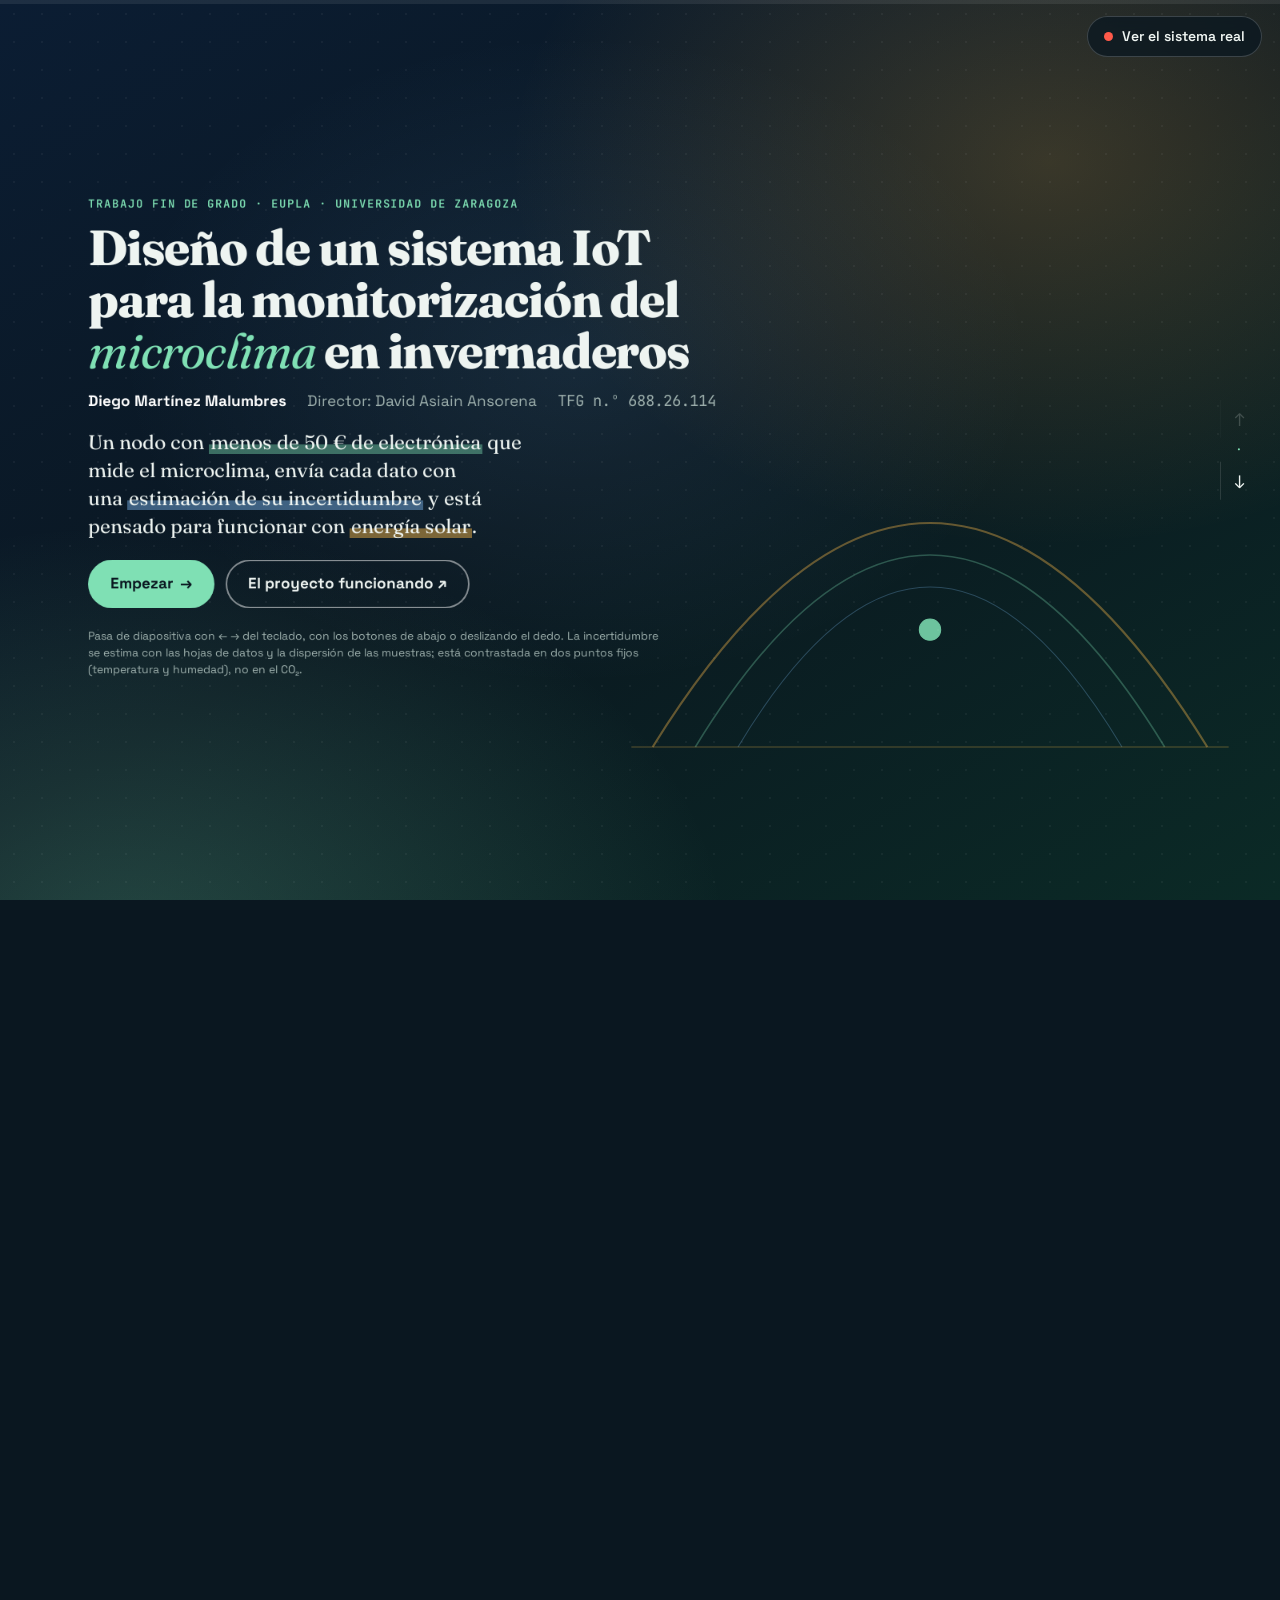
==== index.html @ 14d3f6c0 "Web de defensa del TFG" ====
<!DOCTYPE html>
<html lang="es">
<head>
<meta charset="utf-8">
<meta name="viewport" content="width=device-width, initial-scale=1">
<title>Nodo IoT para el microclima del invernadero · TFG 688.26.114</title>
<link rel="preconnect" href="https://fonts.googleapis.com">
<link rel="preconnect" href="https://fonts.gstatic.com" crossorigin>
<link href="https://fonts.googleapis.com/css2?family=Fraunces:ital,opsz,wght@0,9..144,400;0,9..144,600;0,9..144,800;1,9..144,400;1,9..144,600&family=Space+Grotesk:wght@400;500;600;700&family=JetBrains+Mono:wght@400;600&display=swap" rel="stylesheet">
<link rel="stylesheet" href="styles.css">
</head>
<body>
<div class="progress"><i id="prog"></i></div>

<a class="tb-pill" href="https://eu.thingsboard.cloud/dashboards/all/3577f140-e5cf-11f1-a132-5352bc594cd2" target="_blank" rel="noopener"><span class="dot-live"></span>Ver el sistema real</a>

<div class="track" id="track">

<!-- PORTADA -->
<section class="slide cover" id="inicio" data-title="Portada" data-num="">
 <div class="stage">
  <div class="rv kicker">Trabajo Fin de Grado · EUPLA · Universidad de Zaragoza</div>
  <h1 class="rv">Diseño de un sistema IoT para la monitorización del <em>microclima</em> en invernaderos</h1>
  <div class="rv byline"><b>Diego Martínez Malumbres</b><span>Director: David Asiain Ansorena</span><span class="mono">TFG n.º 688.26.114</span></div>
  <p class="rv claim">Un nodo con <mark>menos de 50&nbsp;€ de electrónica</mark> que mide el microclima, envía cada dato con una <mark class="m2">estimación de su incertidumbre</mark> y está pensado para funcionar con <mark class="m3">energía&nbsp;solar</mark>.</p>
  <div class="rv cta-row">
    <button class="btn big" data-go="1">Empezar <span>→</span></button>
    <a class="btn ghost big" href="https://eu.thingsboard.cloud/dashboards/all/3577f140-e5cf-11f1-a132-5352bc594cd2" target="_blank" rel="noopener">El proyecto funcionando ↗</a>
  </div>
  <p class="rv tiny">Pasa de diapositiva con ← → del teclado, con los botones de abajo o deslizando el dedo. La incertidumbre se estima con las hojas de datos y la dispersión de las muestras; está contrastada en dos puntos fijos (temperatura y humedad), no en el CO₂.</p>
 </div>
 <svg class="cover-art" viewBox="0 0 600 400" aria-hidden="true">
   <path d="M40 360 Q300 -60 560 360" fill="none" stroke="currentColor" stroke-width="2" opacity=".45"/>
   <path d="M80 360 Q300 0 520 360" fill="none" stroke="#7fe0b4" stroke-width="1.5" opacity=".35"/>
   <path d="M120 360 Q300 60 480 360" fill="none" stroke="#86c5ff" stroke-width="1" opacity=".3"/>
   <line x1="20" y1="360" x2="580" y2="360" stroke="currentColor" opacity=".4"/>
   <g class="pulse"><circle cx="300" cy="250" r="10" fill="#7fe0b4"/><circle cx="300" cy="250" r="10" fill="none" stroke="#7fe0b4"/></g>
 </svg>
</section>

<!-- 01 PROBLEMA -->
<section class="slide" id="problema" data-title="El problema" data-num="01">
 <div class="stage">
  <div class="rv kicker"><span class="num">01</span>El problema</div>
  <h2 class="rv">Un túnel de acelga en Alfaro <em>que nadie mide</em></h2>
  <div class="grid3">
    <div class="rv card">
      <div class="lab">El invernadero</div>
      <div class="big-n"><span class="count" data-to="324">0</span><small> m²</small></div>
      <p>Túnel de una nave de <b>36 × 9 m</b>. Sin ventanas ni calefacción. Ventila solo por las puertas <b>norte y sur</b>.</p>
    </div>
    <div class="rv card hot">
      <div class="lab" style="color:var(--coral)">El riesgo</div>
      <div class="big-n" style="color:var(--coral)">HR &gt; <span class="count" data-to="90">0</span><small> %</small></div>
      <p>Muchas horas con humedad alta favorecen los hongos:</p>
      <div class="chips"><span class="chip">botritis</span><span class="chip">mildiu</span><span class="chip">cercospora</span></div>
    </div>
    <div class="rv card">
      <div class="lab">Hoy</div>
      <div class="big-n" style="font-style:italic;font-weight:400;font-size:40px;line-height:1.1">«a ojo de buen cubero»</div>
      <p>El agricultor no tiene datos del interior del túnel.</p>
    </div>
  </div>
  <div class="rv card">
    <div class="lab">El hueco del mercado <span class="hint">· pasa el ratón por cada punto</span></div>
    <div class="gap-scale">
      <div class="gs-line"></div>
      <button class="gs-pt" style="left:3%" data-i="Termómetro de mínimas y máximas: dos números al día, sin registro ni avisos."><i></i><span>Termómetro<br>mín./máx.</span></button>
      <button class="gs-pt me" style="left:30%" data-i="Este nodo: 36,59 € de electrónica en el prototipo; de 85 a 128 € de material con panel, batería y caja."><i></i><span>Este nodo<br>&lt; 50 € electrónica</span></button>
      <button class="gs-pt" style="left:55%" data-i="SenseCAP S2120: estación comercial de unos 230 €, sin CO₂ ni suelo."><i></i><span>Estación comercial<br>≈ 230 €</span></button>
      <button class="gs-pt" style="left:95%" data-i="Ordenador de clima: más de 2000 €."><i></i><span>Ordenador de clima<br>&gt; 2000 €</span></button>
    </div>
    <p class="gs-info" id="gsInfo">Entre un termómetro y un ordenador de clima casi no hay nada.</p>
  </div>
 </div>
</section>

<!-- 02 OBJETIVOS -->
<section class="slide" id="objetivos" data-title="Objetivos" data-num="02">
 <div class="stage">
  <div class="rv kicker"><span class="num">02</span>Objetivos</div>
  <h2 class="rv">Cuatro características <em>que pide la propuesta</em></h2>
  <p class="rv lead">Pulsa cada tarjeta para ver cómo se ha resuelto.</p>
  <div class="grid4">
    <button class="rv flip" style="--c:#7fe0b4"><div class="f front"><span class="fi">01</span><h3>Sensores</h3><p>Medir el microclima: aire, CO₂, luz y suelo.</p><span class="more">Pulsa ↻</span></div><div class="f back"><p>Cinco sensores alrededor de un ESP32-C6: aire, CO₂, espectro de luz, sustrato y humedad del suelo.</p><span class="goto" data-go="5">Ver hardware →</span></div></button>
    <button class="rv flip" style="--c:#86c5ff"><div class="f front"><span class="fi">02</span><h3>Arquitectura IoT</h3><p>Adquirir, transmitir y mostrar los datos.</p><span class="more">Pulsa ↻</span></div><div class="f back"><p>Percepción, red y aplicación: ESP32-C6 → Wi-Fi y MQTT → ThingsBoard.</p><span class="goto" data-go="4">Ver arquitectura →</span></div></button>
    <button class="rv flip" style="--c:#f6b74a"><div class="f front"><span class="fi">03</span><h3>Bajo consumo</h3><p>Comunicaciones y funcionamiento de bajo consumo.</p><span class="more">Pulsa ↻</span></div><div class="f back"><p>De unos 1900 mAh/día siempre activo a unos 495 con deep sleep, medidos. 180 de diseño.</p><span class="goto" data-go="14">Ver consumo →</span></div></button>
    <button class="rv flip" style="--c:#ff7d63"><div class="f front"><span class="fi">04</span><h3>Energía solar</h3><p>Un sistema energéticamente autónomo.</p><span class="more">Pulsa ↻</span></div><div class="f back"><p>Panel de 3 W y celda 18650, dimensionados con PVGIS para Alfaro.</p><span class="goto" data-go="15">Ver energía solar →</span></div></button>
  </div>
 </div>
</section>

<!-- 03 ESTADO -->
<section class="slide" id="estado" data-title="Estado de la cuestión" data-num="03">
 <div class="stage">
  <div class="rv kicker"><span class="num">03</span>Estado de la cuestión</div>
  <h2 class="rv">De menos a <em>más parecido</em></h2>
  <div class="rv row-between" style="align-items:center">
    <p class="lead" style="font-size:18px">Pulsa una columna para ver quién la cubre, o una fila para ver el detalle.</p>
    <div class="legend-ic"><span><span class="ic y">✓</span>lo tiene</span><span><span class="ic n">✗</span>no</span><span><span class="ic p"></span>en diseño</span><span><span class="ic u">–</span>no consta</span></div>
  </div>
  <div class="rv tablewrap">
  <table class="mx" id="matrix">
    <thead><tr><th>Trabajo</th><th data-col="1">T y HR</th><th data-col="2">CO₂</th><th data-col="3">Luz</th><th data-col="4">Suelo</th><th data-col="5">Solar</th><th data-col="6">U por dato</th><th class="cov">Cobertura</th></tr></thead>
    <tbody>
      <tr data-v="y n n n n u" data-d="DHT11 con Arduino y Raspberry Pi. Un dato cada 15 min. Sin CO₂, luz, suelo ni energía solar."><td><b>Ardiansah et al.</b><span class="yr">2025</span></td></tr>
      <tr data-v="y n n n y u" data-d="Viñedo. Temperatura, humedad y lluvia. GPRS cada 10 min. Batería de 2200 mAh y panel de 3 W. 96,9 % de datos entregados en 30 días."><td><b>Trilles et al.</b><span class="yr">2020</span></td></tr>
      <tr data-v="n n y n y u" data-d="Almendro. Solo mide luz. LoRaWAN con el intervalo de envío adaptado a la batería. Panel de 0,5 W."><td><b>Candeias et al.</b><span class="yr">2022</span></td></tr>
      <tr data-v="y n u n u u" data-d="Estación comercial, unos 230 €. Sin CO₂ ni suelo."><td><b>SenseCAP S2120</b><span class="yr">comercial</span></td></tr>
      <tr class="close" data-v="y y y y y n" data-d="El más parecido. SHT31, SCD41, DS18B20, UV y suelo. LoRaWAN y paneles solares. No publica la incertidumbre de cada dato."><td><b>Săcăleanu et al.</b><span class="yr">2024</span><span class="badge">el más parecido</span></td></tr>
      <tr class="mine" data-v="y y y y p y" data-d="Un nodo de menos de 50 € de electrónica, con un muestreo propio para cada sensor, que envía cada dato con su incertidumbre estimada. La parte solar está dimensionada, no ensayada en campo."><td><b>Este trabajo</b></td></tr>
    </tbody>
  </table>
  </div>
  <div class="rv detail" id="matrixD">Pulsa una fila o una columna.</div>
 </div>
</section>

<!-- 04 ARQUITECTURA -->
<section class="slide" id="arquitectura" data-title="Arquitectura" data-num="04">
 <div class="stage">
  <div class="rv kicker"><span class="num">04</span>Arquitectura</div>
  <h2 class="rv">Tres capas, <em>del sensor a la pantalla</em></h2>
  <div class="arch">
    <div class="arch-stack">
      <button class="rv layer" data-k="app" style="--c:#f6b74a"><span class="ln">Aplicación</span><span class="ls">ThingsBoard · Node-RED</span></button>
      <button class="rv layer" data-k="red" style="--c:#86c5ff"><span class="ln">Red</span><span class="ls">Wi-Fi + MQTT</span></button>
      <button class="rv layer on" data-k="per" style="--c:#7fe0b4"><span class="ln">Percepción</span><span class="ls">ESP32-C6 + 5 sensores</span></button>
      <div class="packet"></div>
    </div>
    <div class="rv card arch-d" id="archD"></div>
  </div>
 </div>
</section>

<!-- 05 HARDWARE -->
<section class="slide" id="hardware" data-title="Hardware" data-num="05">
 <div class="stage">
  <div class="rv kicker"><span class="num">05</span>Hardware</div>
  <h2 class="rv">Cinco sensores <em>alrededor de un ESP32-C6</em></h2>
  <div class="hw">
    <div class="rv board-wrap">
      <div class="model-tools">
       <div class="seg small" id="modelMode"><button data-v="schematic" class="on">Esquema</button><button data-v="model">Modelo 3D</button></div>
       <span id="modelHint">Arrastra para girar</span>
      </div>
      <svg id="board" viewBox="0 0 880 520"></svg>
      <div class="proto3d" id="proto3d" aria-label="Modelo 3D manipulable del prototipo">
       <div class="proto-shadow"></div>
       <div class="proto-assembly" id="protoAssembly">
        <div class="proto-board">
         <span class="proto-chip">ESP32-C6</span>
         <span class="proto-pin p1"></span><span class="proto-pin p2"></span><span class="proto-pin p3"></span>
        </div>
        <div class="proto-sensor sensor-sht"><span>SHT31-D</span></div>
        <div class="proto-sensor sensor-scd"><span>CO₂</span></div>
        <div class="proto-sensor sensor-as"><span>AS7341</span></div>
        <div class="proto-sensor sensor-ds"><span>DS18B20</span></div>
        <div class="proto-sensor sensor-hw"><span>SUELO</span></div>
       </div>
      </div>
      <div class="seg small busf" id="busSel"><button data-v="all" class="on">Todo</button><button data-v="i2c">I2C</button><button data-v="ow">1-Wire</button><button data-v="adc">ADC</button></div>
    </div>
    <div class="rv card hw-d" id="hwD"></div>
  </div>
 </div>
</section>

<!-- 06 ADQUISICION -->
<section class="slide" id="adquisicion" data-title="Cadena de adquisición" data-num="06">
 <div class="stage">
  <div class="rv kicker"><span class="num">06</span>Cadena de adquisición</div>
  <h2 class="rv">Sondear <em>no es</em> muestrear</h2>
  <p class="rv lead">Cada sensor tiene su ritmo y su filtro, y todos acaban en <b>un dato cada 10 s</b>. Elige un sensor.</p>
  <div class="rv seg big" id="pipeSel"><button data-v="0" class="on">SHT31-D</button><button data-v="1">SCD30</button><button data-v="2">DS18B20</button><button data-v="3">AS7341</button><button data-v="4">Suelo</button></div>
  <div class="rv pipe" id="pipe"></div>
  <div class="grid2">
    <div class="rv card"><div class="lab">Una media es un filtro</div><p>Una media de N muestras es un filtro paso bajo. El CO₂ necesita un <span class="term" data-t="fir">FIR</span> más selectivo, porque baja de 0,5 a 0,1 Hz con solo 5 muestras.</p></div>
    <div class="rv card"><div class="lab">Hacia la nube</div><p>Se envía la <b>media de 5 min</b>, filtrada antes de <span class="term" data-t="diezmar">diezmar</span>. Así se respeta el cupo del plan gratuito de ThingsBoard.</p></div>
  </div>
 </div>
</section>

<!-- 06b ALIASING -->
<section class="slide" id="aliasing" data-title="Aliasing" data-num="06·b">
 <div class="stage">
  <div class="rv kicker"><span class="num">06·b</span>Pruébalo</div>
  <h2 class="rv">Qué pasa si <em>no filtras</em> antes de diezmar</h2>
  <p class="rv lead">Una señal lenta con una componente rápida encima. Al diezmar sin filtrar, lo rápido se disfraza de <span class="term" data-t="aliasing">variación lenta</span>.</p>
  <div class="rv widget wgrid">
    <div>
      <canvas id="aC" height="300"></canvas>
      <div class="legend"><span><i style="background:rgba(255,255,255,.4)"></i>Señal (10 Hz)</span><span><i style="background:#7fe0b4"></i>Lo que queremos ver</span><span><i style="background:#ff7d63"></i>Sin filtrar</span><span><i style="background:#86c5ff"></i>Filtrado</span></div>
      <div class="readout" style="margin-top:14px">
        <div>Nuevo ritmo · Nyquist<b id="aNy">—</b></div>
        <div>Lo rápido aparece como<b id="aAl">—</b></div>
        <div>Amplitud falsa: sin filtro → filtrado<b id="aAmp">—</b></div>
      </div>
    </div>
    <div class="side">
      <div class="controls">
        <label>Componente rápida <b id="aF">1,9 Hz</b><input type="range" id="aFr" min="0.1" max="4.9" step="0.1" value="1.9"></label>
        <label>Diezmado M <b id="aM">10</b><input type="range" id="aMr" min="2" max="20" step="1" value="10"></label>
        <div><div class="clab">Filtro antes de diezmar</div><div class="seg" id="aFilt"><button data-v="media" class="on">Media de M</button><button data-v="fir">FIR selectivo</button></div></div>
      </div>
      <div class="verdict" id="aV"></div>
    </div>
  </div>
 </div>
</section>

<!-- 07 FREERTOS -->
<section class="slide" id="freertos" data-title="FreeRTOS" data-num="07">
 <div class="stage">
  <div class="rv kicker"><span class="num">07</span>Ensayo E12 · <span class="term" data-t="freertos">FreeRTOS</span></div>
  <h2 class="rv">Que lo urgente <em>no espere a lo lento</em></h2>
  <div class="rv rt-layout">
   <div class="rt-priority">
    <span class="lab">REGISTRO DE EJECUCIÓN</span>
    <button class="rt-priority-row on" data-priority="5"><b>5</b><span><strong>ADC del suelo</strong><small>50 Hz · esp_timer</small></span></button>
    <button class="rt-priority-row" data-priority="3"><b>3</b><span><strong>I2C · I/O sincronizada</strong><small>SHT31-D 1 Hz · SCD30 0,5 Hz</small></span></button>
    <button class="rt-priority-row" data-priority="3"><b>3</b><span><strong>1-Wire</strong><small>DS18B20 · 0,5 Hz</small></span></button>
    <button class="rt-priority-row" data-priority="1"><b>1</b><span><strong>AS7341</strong><small>0,2 Hz · lectura lenta</small></span></button>
   </div>
   <div class="rt-path">
    <div class="rt-step" data-step="1"><span>01</span><div><small>Adquisición</small><strong>Cola de muestras · 128</strong><p>Mutex del bus I2C con herencia de prioridad.</p></div></div>
    <div class="rt-step" data-step="2"><span>02</span><div><small>Tratamiento · prioridad 4</small><strong>Bloque · diezmar · FIR · incertidumbre</strong><p>Una tarea escribe todos los canales derivados.</p></div></div>
    <div class="rt-step" data-step="3"><span>03</span><div><small>Publicación · prioridad 2</small><strong>JSON cada 10 s</strong><p>Variables derivadas y marca de tiempo.</p></div></div>
    <div class="rt-step" data-step="4"><span>04</span><div><small>Red · prioridad 2</small><strong>Wi-Fi y MQTT cada 3 s</strong><p>Cola de salida de 60 mensajes. Si cae la red, la cola conserva los datos.</p></div></div>
   </div>
   <aside class="rt-result">
    <span class="lab">ENSAYO E12</span>
    <strong id="rtMetric">431<small>/500</small></strong>
    <p id="rtResultText">13,9 % de muestras perdidas con el AS7341 bloqueando el planificador cooperativo.</p>
    <button class="rt-toggle" id="rtToggle" aria-pressed="false"><span></span>Mostrar solución FreeRTOS</button>
   </aside>
  </div>
 </div>
</section>

<!-- 08 INCERTIDUMBRE -->
<section class="slide" id="incertidumbre" data-title="Incertidumbre" data-num="08">
 <div class="stage">
  <div class="rv kicker"><span class="num">08</span>Incertidumbre estimada · <span class="term" data-t="gum">GUM</span></div>
  <h2 class="rv">Cada dato sale como <em>valor ± U</em></h2>
  <div class="unc">
    <div class="side">
      <div class="rv card tabs" id="uTabs">
        <div class="seg"><button data-v="a" class="on">Tipo A</button><button data-v="b">Tipo B</button><button data-v="k">Factor k</button></div>
        <p id="uTabTxt"></p>
      </div>
      <div class="rv vrow">
        <span class="vchip">T <b>± 0,19 °C</b></span>
        <span class="vchip">HR <b>± 1,9 %</b></span>
        <span class="vchip">CO₂ <b>625 ± 73</b></span>
      </div>
    </div>
    <div class="rv widget side">
      <div style="font-size:19px">El agricultor ve <b>89 %</b> y el aviso salta en el <b>90 %</b>. ¿Puede estar tranquilo?</div>
      <div class="controls"><label>Incertidumbre expandida U <b id="uU">± 1,9 %</b><input type="range" id="uUr" min="0" max="4" step="0.1" value="1.9"></label></div>
      <svg id="uS" viewBox="0 0 600 120"></svg>
      <div class="verdict" id="uV"></div>
    </div>
  </div>
 </div>
</section>

<!-- 09 VALIDACION -->
<section class="slide" id="validacion" data-title="Validación" data-num="09">
 <div class="stage">
  <div class="rv kicker"><span class="num">09</span>Validación · E13 y E15</div>
  <h2 class="rv">Dos puntos fijos <em>y una sorpresa</em></h2>
  <div class="grid3">
    <div class="rv card val-card">
      <div class="lab">Baño de hielo · 0 °C</div>
      <div class="big-n mono-n">−0,01 <small>°C</small></div>
      <div class="tol"><div class="tol-bar"><i style="--w:2%"></i></div><span>Error de 0,01 °C dentro de una tolerancia de ± 0,5 °C.</span></div>
    </div>
    <div class="rv card val-card">
      <div class="lab">Sal saturada · NaCl</div>
      <div class="big-n mono-n">75,9 <small>%</small></div>
      <div class="tol"><div class="tol-bar"><i style="--w:20%"></i></div><span>Frente a 75,5 %: 0,4 puntos dentro de una tolerancia de 2.</span></div>
    </div>
    <div class="rv card val-card">
      <div class="lab" style="color:var(--amber)">SCD30 frente a SHT31-D</div>
      <div class="seg small" id="vSeg"><button data-v="t" class="on">Temperatura</button><button data-v="td">Punto de rocío</button></div>
      <div class="big-n mono-n" id="vDiff" style="color:var(--amber)">+2,8 <small>°C</small></div>
      <p id="vTxt" class="vtxt"></p>
    </div>
  </div>
 </div>
</section>

<!-- 10 DISPOSICION -->
<section class="slide" id="disposicion" data-title="Disposición de los nodos" data-num="10">
 <div class="stage">
  <div class="rv kicker"><span class="num">10</span>Disposición de los nodos</div>
  <h2 class="rv">Tres nodos <em>para 324 m²</em></h2>
  <p class="rv lead">Bhujel et al. 2020: unos 2 nodos para 100 m² y 8 para 1000 m², así que unos 3 aquí. Pulsa cada nodo.</p>
  <div class="rv widget" style="padding:16px 22px">
    <svg id="map" viewBox="0 0 440 135"></svg>
  </div>
  <div class="rv card" id="mapInfo"><div class="lab">Pulsa un nodo</div><p>Todos a la altura del cultivo, con pantalla contra la radiación. Reparto uniforme a 6, 18 y 30 m; los extremos se acercan a las puertas: por la norte entra el <span class="term" data-t="cierzo">cierzo</span> y por la sur el <span class="term" data-t="bochorno">bochorno</span>. La franja junto a la pared es la zona de un posible cuarto nodo, junto al plástico.</p></div>
 </div>
</section>

<!-- 11 TOPOLOGIAS -->
<section class="slide" id="topologias" data-title="Topologías de red" data-num="11">
 <div class="stage">
  <div class="rv kicker"><span class="num">11</span>Topologías de red</div>
  <h2 class="rv">Una red <em>para cada tamaño</em></h2>
  <div class="rv seg big" id="topoSel"><button data-v="0">Estrella · Wi-Fi</button><button data-v="1" class="on">Malla · Thread</button><button data-v="2">Estrella de estrellas · LoRaWAN</button></div>
  <div class="topo">
    <div class="rv card topo-svg" id="topoSvg"></div>
    <div class="rv card" id="topoTxt"></div>
  </div>
 </div>
</section>

<!-- 12 PLATAFORMA -->
<section class="slide" id="plataforma" data-title="Plataforma" data-num="12">
 <div class="stage">
  <div class="rv kicker"><span class="num">12</span>Plataforma</div>
  <h2 class="rv">Del plano <em>al detalle de cada nodo</em></h2>
  <div class="grid2">
    <div class="side">
      <div class="rv card"><div class="lab">ThingsBoard</div><p>Panel en cascada: primero el plano del túnel con los nodos y, al pulsar uno, su detalle.</p>
        <a class="btn" href="https://eu.thingsboard.cloud/dashboards/all/3577f140-e5cf-11f1-a132-5352bc594cd2" target="_blank" rel="noopener">Abrir el dashboard ↗</a></div>
      <div class="rv card"><div class="lab">Simulador en Node-RED</div><p>Dos nodos más con datos de Open-Meteo y CAMS, con el tiempo de La Almunia, para probar el panel con varios nodos.</p></div>
    </div>
    <div class="rv widget side">
      <div style="font-size:18px">Aviso de condensación: salta si el <span class="term" data-t="margen">margen</span> T − T<sub>rocío</sub> baja de <b>2 °C</b>.</div>
      <div class="controls row">
        <label>Temperatura del aire <b id="cT">12,0 °C</b><input type="range" id="cTr" min="0" max="30" step="0.5" value="12"></label>
        <label>Humedad relativa <b id="cH">85 %</b><input type="range" id="cHr" min="40" max="100" step="1" value="85"></label>
      </div>
      <div class="readout two">
        <div><span class="term" data-t="rocio">Punto de rocío</span><b id="cTd">—</b></div>
        <div>Margen T − T<sub>rocío</sub><b id="cM">—</b></div>
      </div>
      <div class="verdict" id="cV"></div>
      <p class="tiny">De noche, las hojas y el plástico se enfrían más que el aire y se mojan. Cálculo con la fórmula de Magnus (constantes de Sonntag, 1990).</p>
    </div>
  </div>
 </div>
</section>

<!-- 13 CONSUMO -->
<section class="slide" id="consumo" data-title="Consumo" data-num="13">
 <div class="stage">
  <div class="rv kicker"><span class="num">13</span>Consumo · E14</div>
  <h2 class="rv">Medido <em>estado a estado</em></h2>
  <p class="rv lead">Multímetro en serie con la entrada de 5 V.</p>
  <div class="rv card bars" id="bars"></div>
  <div class="grid2">
    <div class="rv card"><div class="lab">Lo que pesa el dormido</div><p>Los 11,3 mA en reposo son del regulador y del USB de la placa de desarrollo. El módulo final no los tendría.</p></div>
    <div class="rv card"><div class="lab">Medida orientativa</div><p>Un multímetro no recoge los picos de la transmisión. Sirve para comparar estados, no como consumo exacto.</p></div>
  </div>
 </div>
</section>

<!-- 14 SOLAR -->
<section class="slide" id="solar" data-title="Energía solar" data-num="14">
 <div class="stage">
  <div class="rv kicker"><span class="num">14</span>Energía solar</div>
  <h2 class="rv">Panel de 3 W y celda 18650, <em>con PVGIS para Alfaro</em></h2>
  <div class="wgrid" style="grid-template-columns:400px 1fr">
    <div class="side">
      <div class="rv card"><div class="lab">Peor diciembre</div><div class="big-n" style="color:var(--amber)">× <span class="count" data-to="2.4" data-dec="1">0</span></div><p>El panel da 2,4 veces el consumo medido.</p></div>
      <div class="rv card"><div class="lab">Autonomía sin sol</div><div class="big-n"><span class="count" data-to="4">0</span> → <span class="count" data-to="11">0</span><small> días</small></div><p>Con el consumo medido y con el de diseño.</p></div>
    </div>
    <div class="rv widget side">
      <div class="controls row">
        <label>Consumo diario <b id="sCv">495 mAh/día</b><input type="range" id="sCr" min="30" max="2000" step="5" value="495"></label>
        <label style="flex:0 0 auto">Capacidad útil de la celda (mAh)<input type="number" id="sCap" min="100" max="5000" step="50" placeholder="pendiente"></label>
      </div>
      <div class="presets">
        <button class="btn small ghost2 preset" data-v="1900">Siempre activo · 1900</button>
        <button class="btn small ghost2 preset" data-v="495">Deep sleep medido · 495</button>
        <button class="btn small ghost2 preset" data-v="180">Diseño · 180</button>
        <button class="btn small ghost2 preset" data-v="33">Con SCD41 · 33</button>
      </div>
      <div class="readout">
        <div>Autonomía sin sol<b id="sAut">—</b></div>
        <div>Panel, peor diciembre<b id="sPan">—</b></div>
        <div>El panel cubre<b id="sRat">—</b></div>
      </div>
      <div class="verdict" id="sV"></div>
      <p class="tiny">Aporte del panel en diciembre: 2,4 × 495 ≈ 1190 mAh/día (2,0 <span class="term" data-t="hsp">HSP</span> de diseño, <span class="term" data-t="pvgis">PVGIS</span>). <span class="pend">PENDIENTE: capacidad de la celda 18650</span></p>
    </div>
  </div>
 </div>
</section>

<!-- 15 DORMIR -->
<section class="slide" id="dormir" data-title="Dormir sin dejar de filtrar" data-num="15">
 <div class="stage">
  <div class="rv kicker"><span class="num">15</span>Dormir sin dejar de filtrar</div>
  <h2 class="rv">Ahorrar <em>sin volver al aliasing</em></h2>
  <div class="grid3">
    <div class="rv card mode"><span class="tag" style="--c:#86c5ff">Nodo actual · v8.2b</span><h3>Siempre despierto</h3><div class="strip" data-m="0"></div><ul><li>Muestreo continuo.</li><li>Filtrado de cada canal.</li><li>Media de 5 min hacia la nube.</li></ul><p class="tiny">Buen dato, pero gasta demasiado para el sol.</p></div>
    <div class="rv card mode"><span class="tag" style="--c:#ff7d63">Deep sleep medido</span><h3>Una foto al despertar</h3><div class="strip" data-m="1"></div><ul><li>Una muestra al despertar.</li><li>Sin filtrado.</li><li>Riesgo de aliasing.</li></ul><p class="tiny">Ahorra, pero pierde lo que hacía bueno al dato.</p></div>
    <div class="rv card mode best"><span class="tag" style="--c:#7fe0b4">Propuesta · <span class="term" data-t="lp">núcleo LP</span></span><h3>Duerme el principal, no el muestreo</h3><div class="strip" data-m="2"></div><ul><li>El coprocesador de bajo consumo sigue muestreando.</li><li>Acumula en la memoria RTC.</li><li>Cada 5 min se envía la media.</li></ul></div>
  </div>
  <div class="rv card wide-note"><div class="lab" style="color:var(--lilac)">El cuello de botella</div><p>El <b>SCD30</b> se lleva alrededor del <b>90 %</b> del consumo. Con un <b>SCD41</b> en medida única, el consumo de diseño bajaría de <b>180</b> a unos <b>33 mAh/día</b>.</p></div>
 </div>
</section>

<!-- 16 LIMITES -->
<section class="slide" id="limites" data-title="Límites y siguientes pasos" data-num="16">
 <div class="stage">
  <div class="rv kicker"><span class="num">16</span>Límites y siguientes pasos</div>
  <h2 class="rv">Lo que aún <em>no demuestra</em>, y por dónde seguir</h2>
  <div class="grid2">
    <div class="rv card"><div class="lab" style="color:var(--coral)">Límites</div>
      <ul class="ticks">
        <li>El nodo aún no ha estado dentro de un invernadero: los ensayos son en sala y balcón.</li>
        <li>La incertidumbre solo está contrastada en dos puntos fijos (T y HR). En el CO₂ no hay instrumento de referencia.</li>
        <li>El CO₂ lee de 30 a 50 ppm por debajo del exterior esperado, en el límite de la tolerancia.</li>
        <li>La PAR no está calibrada: el AS7341 da espectro y magnitudes relativas.</li>
        <li>El consumo es orientativo y se midió con la placa de desarrollo.</li>
        <li>El deep sleep medido no conserva el filtrado.</li>
      </ul></div>
    <div class="rv card"><div class="lab">Siguientes pasos</div>
      <ul class="ticks go">
        <li>Ensayo de 24 a 48 h en el túnel de Alfaro.</li>
        <li>Muestrear con el núcleo LP mientras duerme el principal.</li>
        <li>Cambiar el SCD30 por un SCD41 con medida única.</li>
        <li>Red Thread con router de borde en la caseta.</li>
        <li>Calibrar la PAR con el móvil, bajo el sol y bajo el foco LED.</li>
        <li>FIR de 19 coeficientes con más peso en la banda eliminada: retardo de 26 a 18 s.</li>
      </ul></div>
  </div>
  <p class="rv tiny">Cumplimiento de requisitos: <span class="pend">PENDIENTE: cifra y contexto</span></p>
 </div>
</section>

<!-- FIN -->
<section class="slide cover end" id="gracias" data-title="Gracias" data-num="">
 <div class="stage">
  <div class="rv kicker">TFG n.º 688.26.114</div>
  <h1 class="rv">Gracias.</h1>
  <p class="rv claim">Y ahora, el sistema <mark>funcionando de verdad</mark>.</p>
  <div class="rv cta-row"><a class="btn big" href="https://eu.thingsboard.cloud/dashboards/all/3577f140-e5cf-11f1-a132-5352bc594cd2" target="_blank" rel="noopener">Abrir el dashboard en ThingsBoard ↗</a><button class="btn ghost big" data-go="0">Volver al inicio</button></div>
  <div class="rv refs">
    <div class="lab">Referencias citadas</div>
    <ul>
      <li>Ardiansah, I., Perwitasari, S. D. N., Kastaman, R. y Pujianto, T. (2025). An IoT-based approach for microclimate surveillance in greenhouse environments. <i>IJ-ICT</i>, 14(2), 717–727. <a href="https://doi.org/10.11591/ijict.v14i2.pp717-727" target="_blank" rel="noopener">doi:10.11591/ijict.v14i2.pp717-727</a></li>
      <li>Bhujel et al. (2020). <span class="pend">PENDIENTE: referencia completa</span></li>
      <li>Candeias, A., Dionísio, R. et al. (2022). Concepção e Teste de um Dispositivo Sensor de Baixo Consumo em Cultura Intensiva de Amêndoa. Workshop del CISTI. <span class="pend">PENDIENTE: confirmar año y datos</span></li>
      <li>Săcăleanu, D.-I. et al. (2024). IoT-Enhanced Decision Support System for Real-Time Greenhouse Microclimate Monitoring and Control. <i>Technologies</i>, 12(11), 230. <a href="https://doi.org/10.3390/technologies12110230" target="_blank" rel="noopener">doi:10.3390/technologies12110230</a></li>
      <li>Trilles, S. et al. (2020). Development of an open sensorized platform in a smart agriculture context. <i>Sustainable Computing: Informatics and Systems</i>, 28. <a href="https://doi.org/10.1016/j.suscom.2019.01.011" target="_blank" rel="noopener">doi:10.1016/j.suscom.2019.01.011</a></li>
      <li>SenseCAP S2120 (Seeed Studio). <span class="pend">PENDIENTE: fuente del precio</span></li>
    </ul>
  </div>
 </div>
 <svg class="cover-art" viewBox="0 0 600 400" aria-hidden="true" style="opacity:.5">
   <path d="M40 360 Q300 -60 560 360" fill="none" stroke="currentColor" stroke-width="2" opacity=".45"/>
   <path d="M80 360 Q300 0 520 360" fill="none" stroke="#7fe0b4" stroke-width="1.5" opacity=".35"/>
   <line x1="20" y1="360" x2="580" y2="360" stroke="currentColor" opacity=".4"/>
 </svg>
</section>

</div>

<nav class="page-rail" aria-label="Navegación de diapositivas">
  <button id="prev" aria-label="Diapositiva anterior">↑</button>
  <span id="railNum">01</span>
  <button id="next" aria-label="Siguiente diapositiva">↓</button>
</nav>

<div class="tip" id="tip" role="tooltip"></div>

<script src="app.js" defer></script>
</body>
</html>
---- styles.css ----
/* =========================================================
   Tema único, oscuro, para todas las diapositivas
   Cada diapositiva es un lienzo de 1600 × 900 que se escala
   para caber entero en la pantalla (sin scroll).
   ========================================================= */
:root{
  --bg:#0a1720; --bg2:#0c1f22;
  --ink:#eef4f1; --muted:#9fb1ae; --dim:#6d807d;
  --line:rgba(255,255,255,.12); --card:rgba(255,255,255,.05); --card2:rgba(255,255,255,.08);
  --mint:#7fe0b4; --amber:#f6b74a; --coral:#ff7d63; --sky:#86c5ff; --lilac:#b9a3ff;
  --display:"Fraunces", Georgia, serif; --sans:"Space Grotesk", system-ui, sans-serif; --mono:"JetBrains Mono", ui-monospace, monospace;
  --s:1;
}
*{box-sizing:border-box}
html,body{margin:0;height:100%;overflow:hidden}
body{background:var(--bg);color:var(--ink);font:18px/1.5 var(--sans);-webkit-font-smoothing:antialiased;-webkit-user-select:none;-moz-user-select:none;user-select:none}
input,textarea,select,[contenteditable="true"]{-webkit-user-select:text;-moz-user-select:text;user-select:text}
button,a,canvas{touch-action:pan-y;-webkit-tap-highlight-color:transparent}
a{color:inherit}
button{font:inherit;color:inherit}
[hidden]{display:none!important}
::selection{background:rgba(127,224,180,.35)}

/* ---------- deck ---------- */
.track{display:flex;flex-direction:column;height:100vh;height:100dvh;transition:transform .85s cubic-bezier(.77,0,.18,1);will-change:transform}
.slide{flex:0 0 100vh;flex-basis:100dvh;width:100vw;height:100vh;height:100dvh;overflow:hidden;position:relative;display:grid;place-items:center;
  background:
    radial-gradient(900px 600px at 92% 6%, rgba(127,224,180,.13), transparent 60%),
    radial-gradient(800px 560px at 4% 100%, rgba(134,197,255,.10), transparent 60%),
    linear-gradient(160deg,#0b1a22 0%,#0a1720 55%,#0c1d1c 100%)}
.slide::after{content:"";position:absolute;inset:0;pointer-events:none;opacity:.05;
  background-image:radial-gradient(rgba(255,255,255,.9) 1px,transparent 1px);background-size:28px 28px}
.stage{position:relative;z-index:1;width:1600px;height:900px;flex:none;padding:74px 110px 104px;display:flex;flex-direction:column;justify-content:center;gap:20px;position:absolute;left:50%;top:50%;transform:translate(-50%,-50%) scale(var(--s));transform-origin:center}

.progress{position:fixed;top:0;left:0;right:0;height:4px;z-index:30;background:rgba(255,255,255,.08)}
.progress i{display:block;height:100%;width:0;background:linear-gradient(90deg,var(--mint),var(--amber));transition:width .8s cubic-bezier(.77,0,.18,1)}

/* reveal */
.rv{opacity:0;transform:translateY(22px)}
.slide.active .rv{animation:up .7s cubic-bezier(.2,.7,.2,1) both;animation-delay:calc(var(--i,0) * 70ms + 250ms)}
.slide.leaving .rv{opacity:1;transform:none}
@keyframes up{to{opacity:1;transform:none}}
@media (prefers-reduced-motion:reduce){.track{transition:none}.slide.active .rv{animation:none;opacity:1;transform:none}}

/* ---------- type ---------- */
h1,h2,.claim,.lead{text-wrap:balance}
p,li{text-wrap:pretty}
.kicker{font:600 14px/1 var(--mono);letter-spacing:.14em;text-transform:uppercase;color:var(--mint);display:flex;align-items:center;gap:12px}
.kicker .num{display:inline-grid;place-items:center;min-width:44px;height:30px;padding:0 9px;border-radius:7px;background:var(--mint);color:#0a1720;letter-spacing:0}
h1,h2{font-family:var(--display);font-weight:800;letter-spacing:-.02em;margin:0}
h2{font-size:54px;line-height:1.04;max-width:32ch}
h2 em,h1 em{font-style:italic;font-weight:400;color:var(--mint)}
h3{font:700 22px/1.25 var(--sans);margin:4px 0 8px}
p{margin:0 0 10px}
.lead{font-size:20px;color:var(--muted);max-width:70ch;margin:0}
.tiny{font-size:14px;color:var(--muted);margin:0}
.hint{font-weight:400;color:var(--dim);text-transform:none;letter-spacing:0}
.mono{font-family:var(--mono)}
.lab{font:600 13px/1.2 var(--mono);text-transform:uppercase;letter-spacing:.12em;color:var(--mint);margin-bottom:10px}
.pend{background:rgba(246,183,74,.18);border:1px dashed var(--amber);color:#ffd88f;border-radius:5px;padding:0 6px;font-size:.88em}
b{color:#fff}

/* ---------- blocks ---------- */
.card{background:var(--card);border:1px solid var(--line);border-radius:20px;padding:22px 24px;backdrop-filter:blur(6px)}
.card p:last-child{margin-bottom:0}
.card.hot{background:linear-gradient(160deg,rgba(255,125,99,.16),rgba(255,255,255,.04) 70%);border-color:rgba(255,125,99,.35)}
.grid2{display:grid;grid-template-columns:1fr 1fr;gap:20px}
.grid3{display:grid;grid-template-columns:repeat(3,1fr);gap:20px}
.grid4{display:grid;grid-template-columns:repeat(4,1fr);gap:20px}
.big-n{font:800 54px/1 var(--display);color:var(--mint);margin:4px 0 12px;letter-spacing:-.02em}
.big-n small{font-size:.42em;font-weight:600;color:var(--muted)}
.mono-n{font-family:var(--mono);font-weight:600;font-size:46px}
.chips{display:flex;flex-wrap:wrap;gap:8px}
.chip{padding:6px 14px;border-radius:999px;background:rgba(255,125,99,.18);color:#ffb3a3;font-weight:600;font-size:15px;transition:transform .2s}
.chip:hover{transform:translateY(-2px) rotate(-2deg)}
.vchip{padding:14px 18px;border-radius:14px;background:var(--card);border:1px solid var(--line);font-size:15px;color:var(--muted)}
.vchip b{display:block;font:600 26px/1.2 var(--mono);color:var(--sky)}
.tag{display:inline-block;font:600 12px/1 var(--mono);text-transform:uppercase;letter-spacing:.06em;padding:6px 9px;border-radius:6px;background:color-mix(in srgb,var(--c) 20%,transparent);color:var(--c)}
.row-between{display:flex;justify-content:space-between;gap:12px;flex-wrap:wrap}

/* buttons */
.btn{display:inline-flex;align-items:center;gap:8px;border:0;border-radius:999px;padding:12px 22px;background:var(--mint);color:#0a1720;font-weight:700;text-decoration:none;cursor:pointer;transition:transform .2s,box-shadow .2s,background .2s}
.btn:hover{transform:translateY(-2px);box-shadow:0 12px 28px -10px rgba(127,224,180,.55)}
.btn.big{padding:16px 28px;font-size:19px}
.btn.small{padding:9px 16px;font-size:15px}
.btn.ghost{background:transparent;color:var(--ink);box-shadow:inset 0 0 0 2px rgba(255,255,255,.5)}
.btn.ghost2{background:var(--card2);color:var(--ink);box-shadow:inset 0 0 0 1px var(--line)}
.btn.ghost2.on{background:var(--amber);color:#0a1720;box-shadow:none}
.seg{display:inline-flex;flex-wrap:wrap;background:rgba(0,0,0,.25);border:1px solid var(--line);border-radius:999px;padding:4px;gap:2px;align-self:flex-start}
.seg button{border:0;background:transparent;padding:9px 18px;border-radius:999px;cursor:pointer;color:var(--muted);font-weight:600;font-size:15px;transition:background .25s,color .25s}
.seg button:hover{color:#fff}
.seg button.on{background:var(--mint);color:#0a1720}
.seg.big button{padding:12px 22px;font-size:17px}
.seg.small button{padding:7px 13px;font-size:14px}
.seg.col{flex-direction:column;border-radius:18px;align-self:stretch}
.seg.col button{border-radius:14px;text-align:left;padding:12px 16px}

/* glossary */
.term{border-bottom:2px dotted var(--mint);cursor:help}
.tip{position:fixed;z-index:60;max-width:320px;padding:12px 14px;border-radius:12px;background:#f4f1e8;color:#17211b;font-size:14px;line-height:1.45;pointer-events:none;opacity:0;transform:translateY(6px);transition:opacity .18s,transform .18s;box-shadow:0 16px 40px -12px rgba(0,0,0,.6)}
.tip.on{opacity:1;transform:none}
.tip b{display:block;font-family:var(--display);font-size:17px;margin-bottom:3px;color:#1f6a4b}

/* ---------- cover ---------- */
.cover{background:
  radial-gradient(900px 640px at 82% 18%, rgba(246,183,74,.20), transparent 60%),
  radial-gradient(1000px 700px at 10% 105%, rgba(127,224,180,.22), transparent 60%),
  radial-gradient(700px 500px at 45% 40%, rgba(134,197,255,.10), transparent 65%),
  linear-gradient(150deg,#0b1d33 0%,#0a1720 50%,#0b2a26 100%)}
.cover h1{font-size:62px;line-height:1.04;max-width:21ch}
.cover .stage{gap:16px}
.byline{display:flex;flex-wrap:wrap;gap:8px 26px;color:var(--muted);font-size:19px}
.claim{font:400 25px/1.4 var(--display);max-width:44ch;margin:4px 0 0}
.claim mark{background:linear-gradient(transparent 60%,rgba(127,224,180,.42) 0);color:inherit;padding:0 2px;white-space:nowrap}
.claim mark.m2{background:linear-gradient(transparent 60%,rgba(134,197,255,.42) 0);white-space:normal}
.claim mark.m3{background:linear-gradient(transparent 60%,rgba(246,183,74,.48) 0)}
.cover .tiny{max-width:80ch}
.cta-row{display:flex;flex-wrap:wrap;gap:14px;margin:8px 0}
.cover-art{position:absolute;right:30px;bottom:110px;width:640px;color:var(--amber);pointer-events:none;opacity:.85}
.pulse circle:last-child{animation:ping 2.4s ease-out infinite;transform-origin:300px 250px}
@keyframes ping{from{transform:scale(1);opacity:.9}to{transform:scale(6);opacity:0}}
.end .refs{background:var(--card);border:1px solid var(--line);border-radius:18px;padding:18px 22px;font-size:15px;color:var(--muted);max-width:1100px}
.end .refs ul{margin:0;padding-left:18px}
.end .refs li{margin:5px 0}
.end .refs a{color:var(--mint)}

/* ---------- ThingsBoard pill ---------- */
.tb-pill{position:fixed;top:16px;right:18px;z-index:40;display:flex;align-items:center;gap:9px;padding:9px 16px;border-radius:999px;background:rgba(10,23,32,.75);border:1px solid rgba(255,255,255,.18);backdrop-filter:blur(8px);color:var(--ink);font-weight:600;font-size:14px;text-decoration:none;transition:transform .2s,background .2s}
.tb-pill:hover{transform:translateY(-2px);background:rgba(127,224,180,.2)}
.dot-live{width:9px;height:9px;border-radius:50%;background:#ff5a4a;animation:live 1.6s infinite}
@keyframes live{0%{box-shadow:0 0 0 0 rgba(255,90,74,.6)}70%{box-shadow:0 0 0 9px rgba(255,90,74,0)}100%{box-shadow:0 0 0 0 rgba(255,90,74,0)}}

/* ---------- nav lateral, discreta ---------- */
.page-rail{position:fixed;right:22px;top:50%;transform:translateY(-50%);z-index:40;display:flex;flex-direction:column;align-items:center;gap:8px;color:var(--muted)}
.page-rail button{width:38px;height:38px;border:0;border-left:1px solid var(--line);background:transparent;color:var(--ink);font-size:18px;cursor:pointer;transition:border-color .2s,color .2s}
.page-rail button:hover{border-color:var(--mint);color:var(--mint)}
.page-rail button:disabled{opacity:.2;cursor:default}
.page-rail span{font:600 11px var(--mono);writing-mode:vertical-rl;letter-spacing:.12em;color:var(--mint)}

/* ---------- 01 problem ---------- */
.gap-scale{position:relative;height:112px;margin:12px 40px 0}
.gs-line{position:absolute;left:0;right:0;top:24px;height:6px;border-radius:3px;background:linear-gradient(90deg,var(--mint),var(--amber),var(--coral))}
.gs-pt{position:absolute;top:8px;transform:translateX(-50%);border:0;background:none;cursor:pointer;display:flex;flex-direction:column;align-items:center;gap:10px;font-size:15px;color:var(--muted);text-align:center;line-height:1.25;width:180px}
.gs-pt i{width:38px;height:38px;border-radius:50%;background:var(--bg);border:4px solid #8fa29f;transition:transform .2s}
.gs-pt:hover i,.gs-pt:focus i{transform:scale(1.2)}
.gs-pt.me i{border-color:var(--mint);background:var(--mint);box-shadow:0 0 0 8px rgba(127,224,180,.22)}
.gs-pt.me span{color:var(--mint);font-weight:600}
.gs-info{margin:6px 0 0;font-weight:500;min-height:1.6em;font-size:19px}

/* ---------- 02 flips ---------- */
.flip{position:relative;height:330px;border:0;padding:0;background:none;cursor:pointer;perspective:1200px;text-align:left}
.flip .f{position:absolute;inset:0;border-radius:22px;padding:26px;backface-visibility:hidden;transition:transform .7s cubic-bezier(.2,.7,.2,1);display:flex;flex-direction:column}
.flip .front{background:var(--card);border:1px solid var(--line);border-top:6px solid var(--c)}
.flip .back{background:linear-gradient(160deg,color-mix(in srgb,var(--c) 85%,#000),color-mix(in srgb,var(--c) 55%,#000));color:#0a1720;transform:rotateY(180deg);justify-content:space-between;font-size:19px;font-weight:500}
.flip .back b{color:#0a1720}
.flip.on .front{transform:rotateY(-180deg)}
.flip.on .back{transform:rotateY(0)}
.flip .fi{font:800 60px/1 var(--display);color:var(--c);height:64px}
.flip h3{font:700 30px/1.15 var(--display);margin:22px 0 10px;color:#fff}
.flip .front p{color:var(--muted);margin:0;font-size:18px}
.flip .more{margin-top:auto;font:600 13px var(--mono);color:var(--c);text-transform:uppercase;letter-spacing:.08em}
.goto{align-self:flex-start;font-weight:700;border-bottom:2px solid rgba(10,23,32,.6)}

/* ---------- 03 matrix ---------- */
.mx{width:100%;border-collapse:separate;border-spacing:0 8px;font-size:18px}
.mx th{font:600 13px var(--mono);text-transform:uppercase;letter-spacing:.08em;color:var(--muted);padding:6px 10px;text-align:center;cursor:pointer;user-select:none;border-radius:10px;transition:background .2s,color .2s}
.mx th:first-child{text-align:left;cursor:default}
.mx th:hover:not(:first-child):not(.cov){color:#fff;background:var(--card2)}
.mx th.sel{background:var(--mint);color:#0a1720}
.mx th.cov{cursor:default}
.mx td{padding:10px;text-align:center;background:var(--card);border-top:1px solid var(--line);border-bottom:1px solid var(--line);transition:background .25s,opacity .25s}
.mx td:first-child{text-align:left;border-left:1px solid var(--line);border-radius:14px 0 0 14px;padding-left:18px;white-space:nowrap}
.mx td:last-child{border-right:1px solid var(--line);border-radius:0 14px 14px 0;width:200px}
.mx tbody tr{cursor:pointer;transition:transform .2s}
.mx tbody tr:hover{transform:translateX(6px)}
.mx tbody tr:hover td{background:var(--card2)}
.mx tr.pick td{background:rgba(127,224,180,.12);border-color:rgba(127,224,180,.45)}
.mx tr.close td{background:rgba(246,183,74,.10);border-color:rgba(246,183,74,.35)}
.mx tr.mine td{background:rgba(127,224,180,.16);border-color:rgba(127,224,180,.6)}
.mx tr.mine td:first-child b{color:var(--mint)}
.ic{display:inline-grid;place-items:center;width:38px;height:38px;border-radius:50%;font-weight:700;font-size:20px;transition:transform .25s,opacity .25s}
.ic.y{background:var(--mint);color:#0a1720;box-shadow:0 0 0 5px rgba(127,224,180,.15)}
.ic.n{border:2.5px solid rgba(255,125,99,.75);color:var(--coral)}
.ic.p{background:conic-gradient(var(--amber) 0 50%,transparent 0);border:2.5px solid var(--amber);color:#0a1720}
.ic.u{color:var(--dim);font-size:24px;width:38px}
td.hl .ic{transform:scale(1.25)}
td.dim .ic{opacity:.18}
.yr{font:500 13px var(--mono);color:var(--muted);margin-left:8px}
.badge{display:inline-block;margin-left:10px;font:600 11px/1 var(--mono);text-transform:uppercase;padding:5px 7px;border-radius:5px;background:var(--amber);color:#0a1720;vertical-align:2px}
.covbar{display:flex;align-items:center;gap:10px}
.covbar .t{flex:1;height:10px;border-radius:5px;background:rgba(255,255,255,.1);overflow:hidden}
.covbar .t i{display:block;height:100%;border-radius:5px;background:linear-gradient(90deg,var(--sky),var(--mint));width:0;transition:width 1s cubic-bezier(.2,.7,.2,1)}
.covbar span{font:600 14px var(--mono);color:var(--muted);width:34px;text-align:right}
.detail{background:rgba(0,0,0,.3);border:1px solid var(--line);border-radius:16px;padding:16px 20px;font-size:18px;min-height:60px}
.legend-ic{display:flex;gap:22px;align-items:center;font-size:14px;color:var(--muted)}
.legend-ic .ic{width:24px;height:24px;font-size:13px;margin-right:6px;vertical-align:middle;box-shadow:none}

/* ---------- 04 arch ---------- */
.arch{display:grid;grid-template-columns:1.1fr 1fr;gap:24px;align-items:stretch}
.arch-stack{position:relative;display:flex;flex-direction:column;gap:14px}
.layer{display:flex;justify-content:space-between;align-items:center;border:1px solid var(--line);border-radius:20px;padding:30px 30px;background:var(--card);border-left:10px solid var(--c);cursor:pointer;text-align:left;transition:transform .25s,background .25s}
.layer:hover{transform:translateX(8px)}
.layer.on{background:color-mix(in srgb,var(--c) 22%,transparent);border-color:var(--c)}
.ln{font:800 34px/1 var(--display)}
.ls{font-size:16px;color:var(--muted)}
.packet{position:absolute;right:34px;width:16px;height:16px;border-radius:50%;background:var(--amber);box-shadow:0 0 0 6px rgba(246,183,74,.25),0 0 22px var(--amber);animation:climb 2.6s ease-in-out infinite;pointer-events:none}
@keyframes climb{0%{bottom:34px;opacity:0}10%{opacity:1}90%{opacity:1}100%{bottom:calc(100% - 48px);opacity:0}}
.arch-d h3{font:700 36px/1.1 var(--display);color:var(--mint);margin-top:0}
.arch-d ul{padding-left:20px;margin:0;font-size:19px}
.arch-d li{margin:8px 0}

/* ---------- 05 hardware ---------- */
.hw{display:grid;grid-template-columns:800px 1fr;gap:24px;align-items:stretch}
.board-wrap{background:rgba(0,0,0,.22);border:1px solid var(--line);border-radius:22px;padding:14px;position:relative}
#board{width:100%;height:auto;display:block}
.busf{position:absolute;left:18px;bottom:16px}
.model-tools{position:absolute;z-index:5;right:18px;top:16px;display:flex;align-items:center;gap:10px}
#modelHint{font:600 11px var(--mono);color:var(--muted);display:none}
.proto3d{display:none;width:100%;height:492px;align-items:center;justify-content:center;perspective:900px;cursor:grab;overflow:hidden;touch-action:none}
.proto3d.on{display:flex}
.proto3d.dragging{cursor:grabbing}
#board.off{display:none}
.proto-shadow{position:absolute;width:380px;height:70px;border-radius:50%;background:rgba(0,0,0,.48);filter:blur(14px);transform:translateY(180px)}
.proto-assembly{position:relative;width:430px;height:300px;transform-style:preserve-3d;transform:rotateX(58deg) rotateZ(-28deg);transition:transform .12s linear}
.proto-board{position:absolute;left:55px;top:55px;width:320px;height:190px;border-radius:18px;background:#173c38;border:3px solid #65b59b;box-shadow:inset 0 0 0 8px rgba(255,255,255,.04),18px 28px 20px rgba(0,0,0,.32);transform:translateZ(28px)}
.proto-chip{position:absolute;left:112px;top:58px;width:96px;height:74px;background:#111b20;border:2px solid #dfe7e4;border-radius:8px;display:grid;place-items:center;font:700 13px var(--mono);color:#eef4f1;box-shadow:0 8px 0 #080d10}
.proto-pin{position:absolute;width:28px;height:28px;border:2px solid #d2ad5b;border-radius:50%}.p1{left:18px;top:18px}.p2{right:18px;top:18px}.p3{right:18px;bottom:18px}
.proto-sensor{position:absolute;width:74px;height:54px;border-radius:8px;border:2px solid currentColor;background:#17252a;display:grid;place-items:center;font:700 10px var(--mono);box-shadow:8px 12px 12px rgba(0,0,0,.28);transform:translateZ(65px)}
.proto-sensor span{color:#eef4f1}
.sensor-sht{left:-10px;top:10px;color:var(--mint)}.sensor-scd{right:-18px;top:-10px;color:var(--coral)}.sensor-as{right:-42px;bottom:4px;color:var(--lilac)}.sensor-ds{left:-20px;bottom:-20px;color:var(--amber)}.sensor-hw{left:175px;bottom:-86px;color:var(--sky)}
.sg{cursor:pointer;transition:opacity .35s}
.sg.off{opacity:.18}
.sg .mod{transition:filter .25s}
.sg:hover .mod,.sg.on .mod{filter:drop-shadow(0 0 14px var(--glow))}
.wire{fill:none;stroke-width:3.5;stroke-linecap:round;stroke-linejoin:round}
.sg.on .wire{stroke-width:5}
.hw-d{display:flex;flex-direction:column;gap:12px}
.hw-d h3{font:800 40px/1 var(--display);margin:0}
.hw-d .what{font-size:19px;color:var(--ink);margin:0}
.tiles{display:grid;grid-template-columns:1fr 1fr;gap:10px}
.tiles div{background:rgba(0,0,0,.25);border:1px solid var(--line);border-radius:12px;padding:10px 12px;font-size:13px;color:var(--muted);font-family:var(--mono);text-transform:uppercase;letter-spacing:.05em}
.tiles b{display:block;font:600 17px/1.3 var(--sans);text-transform:none;letter-spacing:0;color:#fff;margin-top:3px}
.ticker{background:rgba(0,0,0,.25);border:1px solid var(--line);border-radius:12px;padding:12px}
.ticker .row{display:flex;flex-wrap:wrap;gap:4px;margin:8px 0 6px}
.ticker .row i{width:12px;height:12px;border-radius:50%;background:rgba(255,255,255,.12);animation:tk 10s infinite}
@keyframes tk{0%{background:var(--tc);transform:scale(1.35);box-shadow:0 0 10px var(--tc)}6%{background:color-mix(in srgb,var(--tc) 55%,transparent);transform:none;box-shadow:none}99%{background:color-mix(in srgb,var(--tc) 55%,transparent)}100%{background:rgba(255,255,255,.12)}}
.ticker .cap{font-size:14px;color:var(--muted)}
.costbar{display:flex;height:40px;border-radius:10px;overflow:hidden}
.costbar div{display:flex;align-items:center;justify-content:center;color:#0a1720;font:700 12px var(--mono);cursor:pointer;transition:filter .2s;white-space:nowrap;overflow:hidden}
.costbar div:hover{filter:brightness(1.15)}

/* ---------- 06 pipe ---------- */
.pipe{display:grid;grid-template-columns:repeat(5,1fr);gap:0;align-items:stretch}
.pstep{position:relative;background:var(--card);border:1px solid var(--line);padding:18px;margin-right:30px;border-radius:18px;min-height:190px;display:flex;flex-direction:column;gap:8px}
.pstep:last-child{margin-right:0}
.pstep:not(:last-child)::after{content:"";position:absolute;right:-30px;top:50%;width:30px;height:3px;background:linear-gradient(90deg,var(--mint),var(--amber));animation:none}
.pstep .k{font:600 12px var(--mono);text-transform:uppercase;letter-spacing:.1em;color:var(--muted)}
.pstep .v{font:800 28px/1.1 var(--display);color:#fff}
.pstep .s{font-size:16px;color:var(--muted)}
.pstep.hlt{background:linear-gradient(160deg,rgba(127,224,180,.3),rgba(127,224,180,.08));border-color:rgba(127,224,180,.6)}
.pstep.hlt .v{color:var(--mint)}
.dots{display:flex;gap:4px;flex-wrap:wrap;margin-top:auto}
.dots i{width:9px;height:9px;border-radius:50%;background:var(--mint);animation:blink 1s infinite both}
@keyframes blink{50%{opacity:.2}}
.eq{font:600 16px var(--mono);background:rgba(246,183,74,.16);color:#ffd88f;padding:8px 12px;border-radius:10px;display:inline-block;align-self:flex-start}
.flowdot{position:absolute;top:calc(50% - 5px);right:-24px;width:10px;height:10px;border-radius:50%;background:var(--amber);box-shadow:0 0 10px var(--amber);animation:fd 1.4s linear infinite}
@keyframes fd{from{transform:translateX(-6px);opacity:0}30%{opacity:1}to{transform:translateX(18px);opacity:0}}

/* ---------- widgets ---------- */
.widget{background:var(--card);border:1px solid var(--line);border-radius:22px;padding:22px}
.wgrid{display:grid;grid-template-columns:1fr 380px;gap:22px;align-items:stretch}
.side{display:flex;flex-direction:column;gap:14px}
.controls{display:flex;flex-direction:column;gap:14px}
.controls.row{flex-direction:row;flex-wrap:wrap;gap:16px 28px}
.controls label{font-size:15px;color:var(--muted);display:flex;flex-direction:column;gap:6px;flex:1;min-width:200px}
.controls label b{color:#fff;font:600 18px var(--mono)}
.clab{font-size:14px;color:var(--muted);margin-bottom:6px}
input[type=range]{width:100%;accent-color:var(--mint);height:24px;cursor:pointer}
input[type=number]{font:600 18px var(--mono);padding:9px 12px;border:1px solid var(--line);border-radius:10px;width:180px;background:rgba(0,0,0,.3);color:#fff}
input[type=number]::placeholder{color:var(--amber)}
canvas{width:100%;display:block;border-radius:14px;background:rgba(0,0,0,.28);border:1px solid var(--line)}
#uS,#map{width:100%;height:auto;display:block}
#map{max-height:330px}
.legend{display:flex;flex-wrap:wrap;gap:18px;font-size:14px;color:var(--muted);margin-top:10px}
.legend i{display:inline-block;width:18px;height:4px;border-radius:2px;margin-right:6px;vertical-align:middle}
.readout{display:grid;grid-template-columns:repeat(3,1fr);gap:12px}
.readout.stack{grid-template-columns:1fr}
.readout.two{grid-template-columns:1fr 1fr}
.readout div{background:rgba(0,0,0,.28);border:1px solid var(--line);border-radius:14px;padding:12px 16px;font-size:14px;color:var(--muted)}
.readout b{display:block;font:600 21px/1.25 var(--mono);color:#fff;margin-top:2px}
.verdict{margin:0;padding:14px 18px;border-radius:14px;font-weight:600;font-size:17px;transition:background .3s,color .3s;border:1px solid transparent}
.verdict.ok{background:rgba(127,224,180,.13);color:var(--mint);border-color:rgba(127,224,180,.35)}
.verdict.warn{background:rgba(246,183,74,.13);color:#ffd27c;border-color:rgba(246,183,74,.35)}
.verdict.bad{background:rgba(255,125,99,.14);color:#ffab99;border-color:rgba(255,125,99,.4)}
.presets{display:flex;gap:8px;flex-wrap:wrap}

/* 08 uncertainty */
.unc{display:grid;grid-template-columns:1fr 1.25fr;gap:24px;align-items:stretch}
.tabs p{margin:16px 0 0;font-size:20px;min-height:110px}
.vrow{display:grid;grid-template-columns:repeat(3,1fr);gap:12px}

/* 09 validation */
.tol{margin-top:10px}
.tol-bar{height:14px;border-radius:7px;background:rgba(255,255,255,.1);position:relative;overflow:hidden}
.tol-bar i{position:absolute;left:0;top:0;bottom:0;width:0;background:var(--mint);border-radius:7px;transition:width 1.2s cubic-bezier(.2,.7,.2,1) .6s}
.slide.active .tol-bar i{width:var(--w)}
.tol span{font-size:15px;color:var(--muted);display:block;margin-top:8px}
#vSeg{margin:2px 0 10px}
.vtxt{font-size:17px}
.val-card{min-height:300px}

/* 10 map */
.node{cursor:pointer}
.node circle{transition:fill .2s,r .2s}
.node:hover circle{r:13}
#mapInfo h3{font:800 28px/1.1 var(--display);margin:0 0 6px;color:var(--amber)}

/* 11 topo */
.topo{display:grid;grid-template-columns:1.35fr 1fr;gap:24px;align-items:stretch}
.topo-svg svg{width:100%;height:auto;max-height:430px;display:block}
#topoTxt h3{font:800 36px/1.1 var(--display);margin:0 0 10px;color:var(--mint)}
#topoTxt p{font-size:20px}

/* 13 bars */
.bars .row{display:grid;grid-template-columns:290px 1fr 170px;gap:18px;align-items:center;margin:16px 0;font-size:18px}
.bars .track2{background:rgba(255,255,255,.07);border-radius:10px;height:34px;position:relative;overflow:hidden}
.bars .fill{height:100%;border-radius:10px;width:0;transition:width 1.1s cubic-bezier(.2,.7,.2,1)}
.bars .row:hover .fill{filter:brightness(1.15)}
.bars .val{font:600 17px var(--mono);text-align:right}
.bars .sub{font-size:14px;color:var(--muted)}

/* 15 modes */
.mode{transition:transform .25s,background .25s}
.mode:hover{transform:translateY(-6px);background:var(--card2)}
.mode.best{border:2px solid var(--mint);background:rgba(127,224,180,.08)}
.mode ul{padding-left:20px;margin:8px 0}
.strip{height:40px;border-radius:10px;background:rgba(0,0,0,.3);position:relative;overflow:hidden;margin:10px 0}
.strip i{position:absolute;top:10px;width:4px;height:20px;border-radius:2px}
.wide-note{border-left:8px solid var(--lilac)}

/* 16 limits */
.ticks{list-style:none;padding:0;margin:0;font-size:17px}
.ticks li{position:relative;padding:9px 0 9px 32px;border-bottom:1px dashed var(--line)}
.ticks li:last-child{border-bottom:0}
.ticks li::before{content:"!";position:absolute;left:0;top:11px;width:21px;height:21px;border-radius:50%;background:rgba(255,125,99,.2);color:var(--coral);font:700 13px/21px var(--mono);text-align:center}
.ticks.go li::before{content:"→";background:rgba(127,224,180,.2);color:var(--mint)}

/* ---------- móvil: sin escalar, con scroll ---------- */
body.mobile{height:auto;overflow-y:auto;overflow-x:hidden}
body.mobile .track{height:auto;transform:none!important;will-change:auto}
body.mobile .slide{flex:none;width:100%;height:auto;min-height:100vh;min-height:100dvh;display:block;overflow:visible}
body.mobile .stage{position:relative;left:auto;top:auto;transform:none;width:100%;height:auto;min-height:100%;padding:70px 20px 110px}
body.mobile h2{font-size:34px}
body.mobile .cover h1{font-size:40px}
body.mobile .claim{font-size:21px}
body.mobile .grid2,body.mobile .grid3,body.mobile .arch,body.mobile .hw,body.mobile .unc,body.mobile .topo,body.mobile .wgrid,body.mobile .readout,body.mobile .vrow{grid-template-columns:1fr}
body.mobile .grid4{grid-template-columns:1fr 1fr}
body.mobile .pipe{grid-template-columns:1fr}
body.mobile .pstep{margin:0 0 18px}
body.mobile .pstep:not(:last-child)::after{right:auto;left:50%;top:auto;bottom:-18px;width:3px;height:18px}
body.mobile .flowdot{display:none}
body.mobile .bars .row{grid-template-columns:1fr;gap:4px}
body.mobile .bars .val{text-align:left}
body.mobile .cover-art{opacity:.2;width:300px}
body.mobile .tb-pill{font-size:12px;padding:7px 12px}
body.mobile .gap-scale{margin:12px 10px 0;height:140px}
body.mobile .gs-pt{width:90px;font-size:11px}
body.mobile .flip{height:260px}
body.mobile .mx{font-size:14px}
body.mobile .tablewrap{overflow-x:auto}
body.mobile .page-rail{right:8px}
body.mobile .page-rail button{width:34px;height:34px}
body.mobile .rt-layout{grid-template-columns:1fr}
body.mobile .rt-priority{border-right:0;border-bottom:1px solid var(--line);padding-right:0;padding-bottom:14px}
body.mobile .rt-path{border-left:0}
body.mobile .rt-result{border-left:0;border-top:1px solid var(--line);padding:18px 0 0}
body.mobile .rt-result>strong{font-size:72px;margin-top:12px}
body.mobile .proto3d{height:380px}
body.mobile .proto-assembly{transform:scale(.72) rotateX(58deg) rotateZ(-28deg)}
body.mobile #rC{max-height:220px}
body.mobile .page-rail{display:none}
body.mobile .tb-pill{top:10px;right:10px;max-width:44px;white-space:nowrap;overflow:hidden;color:transparent}
body.mobile .tb-pill .dot-live{flex:none}
body.mobile .stage{gap:14px}
body.mobile .tiny,body.mobile .hint{font-size:12px}
body.mobile .card{border-radius:14px;padding:16px}
body.mobile .progress{height:3px}

body.mobile .mobile-slide .stage > :not(.kicker):not(h1):not(h2):not(.lead):not(.mobile-summary){
  display:none!important;
}
body.mobile .mobile-slide .mobile-summary{
  display:grid;
  grid-template-columns:1fr 1fr;
  gap:10px;
  margin-top:4px;
}
body.mobile .mobile-summary article{
  min-width:0;
  border:1px solid var(--line);
  border-radius:14px;
  background:var(--card);
  padding:14px;
}
body.mobile .mobile-summary article strong{
  display:block;
  font:700 21px/1.05 var(--display);
  color:var(--mint);
  margin-bottom:5px;
}
body.mobile .mobile-summary article p{
  font-size:13px;
  line-height:1.35;
  color:var(--muted);
  margin:0;
}
body.mobile #hardware .model-tools,
body.mobile #hardware #board,
body.mobile #hardware #proto3d,
body.mobile #hardware #busSel{display:none!important}

body.mobile .rt-grid{grid-template-columns:1fr 1fr;gap:10px}
body.mobile .rt-box.mint,body.mobile .rt-box.sky{width:88%}
body.mobile .rt-box.rt-main{width:70%}
body.mobile .rt-box.rt-output{width:60%}

@media (max-width:480px){
  body.mobile .stage{padding:62px 16px 72px}
  body.mobile h2{font-size:30px}
  body.mobile .cover h1{font-size:34px}
  body.mobile .claim{font-size:18px}
  body.mobile .grid4{grid-template-columns:1fr}
  body.mobile .mobile-slide .mobile-summary{grid-template-columns:1fr}
  body.mobile .mobile-summary article{padding:12px}
  body.mobile .byline{font-size:15px;gap:6px 14px}
  body.mobile .cta-row{gap:8px}
  body.mobile .btn.big{padding:12px 16px;font-size:16px}
}

/* FreeRTOS simplificado */
#freertos .widget{padding:16px 18px}
#freertos .stage{justify-content:flex-start;padding-top:120px;padding-bottom:60px;gap:12px}
#freertos h2{margin-bottom:2px}
#freertos .side{gap:9px}
#freertos .seg.col button{padding:8px 12px}
#freertos .readout div{padding:8px 12px}
#freertos .verdict{padding:10px 12px;font-size:15px}

/* ---------- 07 · arquitectura FreeRTOS ---------- */
.rt-flow{display:flex;flex-direction:column;align-items:center;gap:7px;width:100%;max-width:1380px;margin:0 auto;text-align:center}
.rt-section{position:relative;width:100%}
.rt-acq{padding-top:31px}
.rt-title{position:absolute;top:-22px;left:0;width:100%;font:700 15px/1 var(--mono);letter-spacing:.04em}
.rt-title.coral{color:var(--coral)}
.rt-title.mint{color:var(--mint)}
.rt-grid{display:grid;grid-template-columns:repeat(4,minmax(0,1fr));gap:22px}
.rt-box{border:1.5px solid var(--line);border-radius:12px;background:var(--card);padding:10px 12px;font-size:15px;line-height:1.28;min-height:70px;display:flex;flex-direction:column;align-items:center;justify-content:center}
.rt-box b{display:block;font-size:15px}
.rt-box span{display:block;font-size:12px;color:var(--muted);margin-top:3px}
.rt-box.coral{border-color:rgba(255,125,99,.8);background:rgba(255,125,99,.03)}
.rt-box.mint{border-color:rgba(127,224,180,.9);background:rgba(127,224,180,.08);width:58%;min-height:84px;margin:0 auto}
.rt-box.sky{border-color:rgba(134,197,255,.9);background:rgba(134,197,255,.06);width:58%;min-height:78px}
.rt-box.rt-main{width:46%;min-height:58px;margin:-1px auto 0;border-color:var(--ink);background:rgba(255,255,255,.07)}
.rt-box.rt-output{width:38%;min-height:50px;border-color:var(--ink);background:rgba(255,255,255,.07)}
.rt-acq-arrow{margin-top:-1px}
.rt-arrow{display:block;height:18px;line-height:18px;color:var(--mint);font-style:normal;font-size:20px}
.rt-process{padding-top:28px}
.rt-watch{width:100%;border:1.5px dashed var(--muted);border-radius:10px;padding:8px 12px;color:var(--muted);font-size:13px;margin-top:2px}

/* 07 · editorial */
#freertos .stage{justify-content:flex-start;padding-top:82px;padding-bottom:54px}
#freertos h2{font-size:49px;margin-bottom:2px}
.rt-layout{display:grid;grid-template-columns:340px minmax(440px,1fr) 280px;gap:30px;align-items:stretch;margin-top:12px}
.rt-priority{border-right:1px solid var(--line);padding-right:24px;display:flex;flex-direction:column;gap:8px}
.rt-priority-row{width:100%;border:0;border-top:1px solid var(--line);background:transparent;display:grid;grid-template-columns:58px 1fr;text-align:left;padding:11px 0;color:var(--ink);cursor:pointer;transition:opacity .2s,transform .2s}
.rt-priority-row:last-child{border-bottom:1px solid var(--line)}
.rt-priority-row b{font:800 44px/1 var(--display);color:var(--dim)}
.rt-priority-row strong{display:block;font-size:16px}
.rt-priority-row small{display:block;color:var(--muted);font:500 12px/1.4 var(--mono);margin-top:3px}
.rt-priority-row.on b,.rt-priority-row:hover b{color:var(--coral)}
.rt-priority-row:hover{transform:translateX(5px)}
.rt-path{position:relative;border-left:1px solid var(--line)}
.rt-step{display:grid;grid-template-columns:62px 1fr;gap:14px;min-height:112px;padding:5px 18px 12px 24px;border-bottom:1px solid var(--line);cursor:pointer;transition:background .2s}
.rt-step:last-child{border-bottom:0}
.rt-step>span{font:700 13px var(--mono);color:var(--mint);padding-top:5px}
.rt-step small{display:block;color:var(--muted);font:600 12px var(--mono);text-transform:uppercase;letter-spacing:.08em}
.rt-step strong{display:block;font:700 21px/1.25 var(--display);margin-top:3px}
.rt-step p{font-size:14px;color:var(--muted);margin:5px 0 0;max-width:50ch}
.rt-step.on,.rt-step:hover{background:rgba(127,224,180,.06)}
.rt-result{border-left:1px solid var(--line);padding-left:24px;display:flex;flex-direction:column}
.rt-result>strong{font:800 94px/.85 var(--display);color:var(--coral);margin-top:28px}
.rt-result>strong small{font-size:.28em;color:var(--muted)}
.rt-result p{font-size:16px;color:var(--muted);margin:18px 0 20px}
.rt-toggle{margin-top:auto;border:0;border-top:1px solid var(--line);background:transparent;padding:14px 0 0;text-align:left;color:var(--ink);font-weight:700;cursor:pointer}
.rt-toggle span{display:inline-block;width:9px;height:9px;border-radius:50%;background:var(--coral);margin-right:8px;box-shadow:0 0 0 5px rgba(255,125,99,.12)}
.rt-toggle[aria-pressed="true"] span{background:var(--mint);box-shadow:0 0 0 5px rgba(127,224,180,.12)}
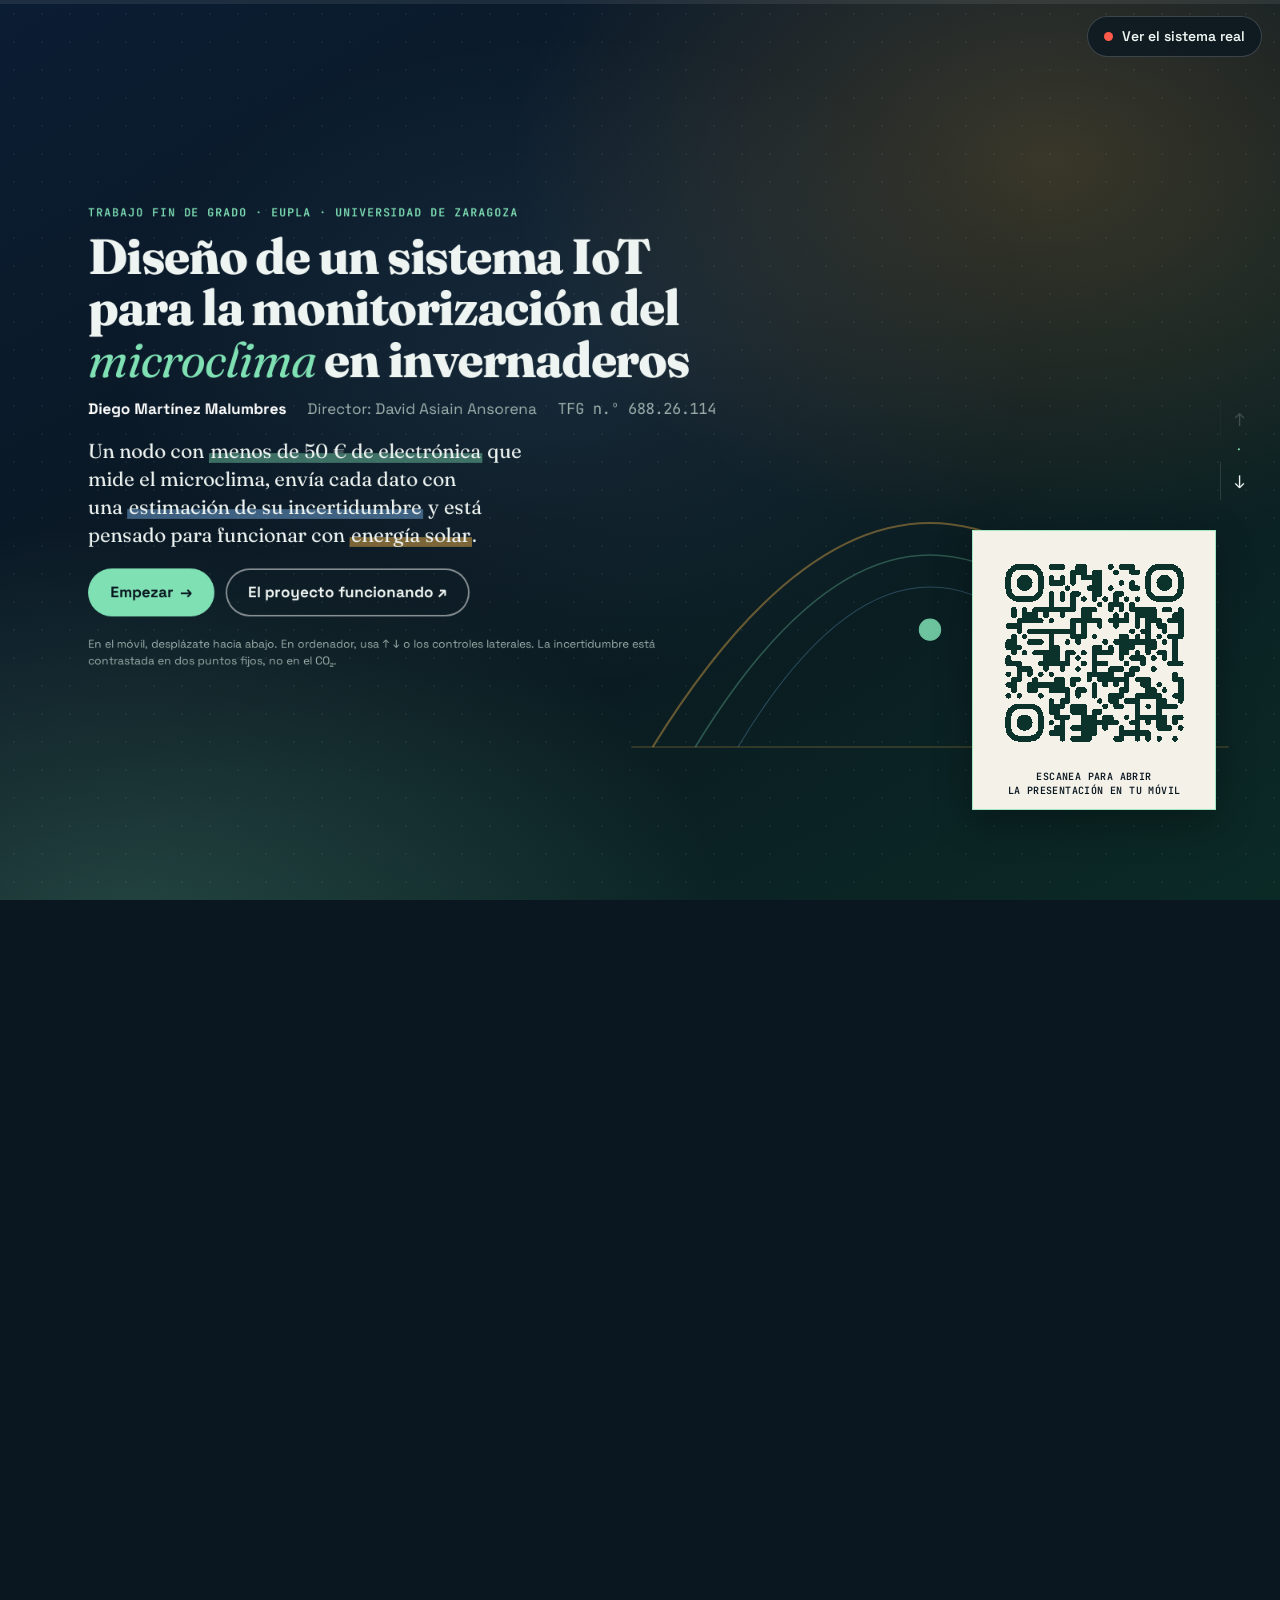
==== commit 061a2f11: "Web del TFG" ====
--- a/index.html
+++ b/index.html
@@ -27,8 +27,12 @@
     <button class="btn big" data-go="1">Empezar <span>→</span></button>
     <a class="btn ghost big" href="https://eu.thingsboard.cloud/dashboards/all/3577f140-e5cf-11f1-a132-5352bc594cd2" target="_blank" rel="noopener">El proyecto funcionando ↗</a>
   </div>
-  <p class="rv tiny">Pasa de diapositiva con ← → del teclado, con los botones de abajo o deslizando el dedo. La incertidumbre se estima con las hojas de datos y la dispersión de las muestras; está contrastada en dos puntos fijos (temperatura y humedad), no en el CO₂.</p>
- </div>
+  <p class="rv tiny">En el móvil, desplázate hacia abajo. En ordenador, usa ↑ ↓ o los controles laterales. La incertidumbre está contrastada en dos puntos fijos, no en el CO₂.</p>
+ </div>
+<figure class="cover-qr rv">
+  <img src="assets/qr-presentacion.png" alt="Código QR para abrir la presentación desde un móvil" width="427" height="427">
+  <figcaption>Escanea para abrir<br>la presentación en tu móvil</figcaption>
+</figure>
  <svg class="cover-art" viewBox="0 0 600 400" aria-hidden="true">
    <path d="M40 360 Q300 -60 560 360" fill="none" stroke="currentColor" stroke-width="2" opacity=".45"/>
    <path d="M80 360 Q300 0 520 360" fill="none" stroke="#7fe0b4" stroke-width="1.5" opacity=".35"/>
@@ -139,28 +143,32 @@
   <div class="rv kicker"><span class="num">05</span>Hardware</div>
   <h2 class="rv">Cinco sensores <em>alrededor de un ESP32-C6</em></h2>
   <div class="hw">
-    <div class="rv board-wrap">
-      <div class="model-tools">
-       <div class="seg small" id="modelMode"><button data-v="schematic" class="on">Esquema</button><button data-v="model">Modelo 3D</button></div>
-       <span id="modelHint">Arrastra para girar</span>
-      </div>
-      <svg id="board" viewBox="0 0 880 520"></svg>
-      <div class="proto3d" id="proto3d" aria-label="Modelo 3D manipulable del prototipo">
-       <div class="proto-shadow"></div>
-       <div class="proto-assembly" id="protoAssembly">
-        <div class="proto-board">
-         <span class="proto-chip">ESP32-C6</span>
-         <span class="proto-pin p1"></span><span class="proto-pin p2"></span><span class="proto-pin p3"></span>
-        </div>
-        <div class="proto-sensor sensor-sht"><span>SHT31-D</span></div>
-        <div class="proto-sensor sensor-scd"><span>CO₂</span></div>
-        <div class="proto-sensor sensor-as"><span>AS7341</span></div>
-        <div class="proto-sensor sensor-ds"><span>DS18B20</span></div>
-        <div class="proto-sensor sensor-hw"><span>SUELO</span></div>
-       </div>
-      </div>
-      <div class="seg small busf" id="busSel"><button data-v="all" class="on">Todo</button><button data-v="i2c">I2C</button><button data-v="ow">1-Wire</button><button data-v="adc">ADC</button></div>
-    </div>
+    <figure class="rv hardware-visual">
+      <div class="hardware-image">
+        <img src="assets/hardware-nodo.png" alt="Prototipo real con ESP32-C6, sensores ambientales, conexiones y sondas en el sustrato" width="1376" height="768">
+        <svg class="wire-motion" viewBox="0 0 1376 768" preserveAspectRatio="none" aria-hidden="true">
+         <path id="wire-sht-pwr" d="M366 40 H518 V198"/>
+         <path id="wire-sht-sda" d="M370 80 H482 V312 H590"/>
+         <path id="wire-sht-scl" d="M370 101 H464 V299 H580"/>
+         <path id="wire-scd-power" d="M370 286 H535 V198 H580"/>
+         <path id="wire-scd-data" d="M370 328 H488 V312 H590"/>
+         <path id="wire-as-power" d="M370 524 H520 V40"/>
+         <path id="wire-as-data" d="M370 566 H487 V312 H590"/>
+         <path id="wire-onewire" d="M750 361 H850 V85 H1010 L1038 60"/>
+         <path id="wire-soil" d="M750 392 H873 V310 H1067"/>
+         <circle r="5" fill="#f6b74a"><animateMotion dur="4.4s" repeatCount="indefinite" path="M366 40 H518 V198"/></circle>
+         <circle r="4.5" fill="#86c5ff"><animateMotion dur="5.2s" begin="-1.7s" repeatCount="indefinite" path="M370 80 H482 V312 H590"/></circle>
+         <circle r="4.5" fill="#7fe0b4"><animateMotion dur="4.8s" begin="-3.1s" repeatCount="indefinite" path="M370 101 H464 V299 H580"/></circle>
+         <circle r="4.5" fill="#ff7d63"><animateMotion dur="4.1s" begin="-1.2s" repeatCount="indefinite" path="M370 286 H535 V198 H580"/></circle>
+         <circle r="4.5" fill="#86c5ff"><animateMotion dur="4.6s" begin="-2.2s" repeatCount="indefinite" path="M370 328 H488 V312 H590"/></circle>
+         <circle r="4.5" fill="#f6b74a"><animateMotion dur="6.1s" begin="-2.8s" repeatCount="indefinite" path="M370 524 H520 V40"/></circle>
+         <circle r="4.5" fill="#86c5ff"><animateMotion dur="5.5s" begin="-2.6s" repeatCount="indefinite" path="M370 566 H487 V312 H590"/></circle>
+         <circle r="5" fill="#f6b74a"><animateMotion dur="6.3s" begin="-3.5s" repeatCount="indefinite" path="M750 361 H850 V85 H1010 L1038 60"/></circle>
+         <circle r="5" fill="#b9a3ff"><animateMotion dur="5.8s" begin="-1.9s" repeatCount="indefinite" path="M750 392 H873 V310 H1067"/></circle>
+        </svg>
+      </div>
+      <figcaption>Pulsos animados · recorrido ilustrativo de las conexiones, no datos en tiempo real</figcaption>
+    </figure>
     <div class="rv card hw-d" id="hwD"></div>
   </div>
  </div>
@@ -237,7 +245,6 @@
   </div>
  </div>
 </section>
-
 <!-- 08 INCERTIDUMBRE -->
 <section class="slide" id="incertidumbre" data-title="Incertidumbre" data-num="08">
  <div class="stage">
--- a/styles.css
+++ b/styles.css
@@ -117,6 +117,9 @@
 .cover .tiny{max-width:80ch}
 .cta-row{display:flex;flex-wrap:wrap;gap:14px;margin:8px 0}
 .cover-art{position:absolute;right:30px;bottom:110px;width:640px;color:var(--amber);pointer-events:none;opacity:.85}
+.cover-qr{position:absolute;z-index:4;right:clamp(18px,5vw,84px);bottom:clamp(88px,10vh,128px);width:clamp(180px,21vw,244px);margin:0;padding:12px;background:#f4f1e8;color:#0a1720;border:1px solid rgba(127,224,180,.7);box-shadow:0 12px 36px rgba(0,0,0,.3)}
+.cover-qr img{display:block;width:100%;height:auto;image-rendering:pixelated}
+.cover-qr figcaption{padding:9px 2px 0;text-align:center;font:600 10px/1.35 var(--mono);letter-spacing:.04em;text-transform:uppercase}
 .pulse circle:last-child{animation:ping 2.4s ease-out infinite;transform-origin:300px 250px}
 @keyframes ping{from{transform:scale(1);opacity:.9}to{transform:scale(6);opacity:0}}
 .end .refs{background:var(--card);border:1px solid var(--line);border-radius:18px;padding:18px 22px;font-size:15px;color:var(--muted);max-width:1100px}
@@ -211,23 +214,16 @@
 
 /* ---------- 05 hardware ---------- */
 .hw{display:grid;grid-template-columns:800px 1fr;gap:24px;align-items:stretch}
-.board-wrap{background:rgba(0,0,0,.22);border:1px solid var(--line);border-radius:22px;padding:14px;position:relative}
-#board{width:100%;height:auto;display:block}
-.busf{position:absolute;left:18px;bottom:16px}
-.model-tools{position:absolute;z-index:5;right:18px;top:16px;display:flex;align-items:center;gap:10px}
-#modelHint{font:600 11px var(--mono);color:var(--muted);display:none}
-.proto3d{display:none;width:100%;height:492px;align-items:center;justify-content:center;perspective:900px;cursor:grab;overflow:hidden;touch-action:none}
-.proto3d.on{display:flex}
-.proto3d.dragging{cursor:grabbing}
-#board.off{display:none}
-.proto-shadow{position:absolute;width:380px;height:70px;border-radius:50%;background:rgba(0,0,0,.48);filter:blur(14px);transform:translateY(180px)}
-.proto-assembly{position:relative;width:430px;height:300px;transform-style:preserve-3d;transform:rotateX(58deg) rotateZ(-28deg);transition:transform .12s linear}
-.proto-board{position:absolute;left:55px;top:55px;width:320px;height:190px;border-radius:18px;background:#173c38;border:3px solid #65b59b;box-shadow:inset 0 0 0 8px rgba(255,255,255,.04),18px 28px 20px rgba(0,0,0,.32);transform:translateZ(28px)}
-.proto-chip{position:absolute;left:112px;top:58px;width:96px;height:74px;background:#111b20;border:2px solid #dfe7e4;border-radius:8px;display:grid;place-items:center;font:700 13px var(--mono);color:#eef4f1;box-shadow:0 8px 0 #080d10}
-.proto-pin{position:absolute;width:28px;height:28px;border:2px solid #d2ad5b;border-radius:50%}.p1{left:18px;top:18px}.p2{right:18px;top:18px}.p3{right:18px;bottom:18px}
-.proto-sensor{position:absolute;width:74px;height:54px;border-radius:8px;border:2px solid currentColor;background:#17252a;display:grid;place-items:center;font:700 10px var(--mono);box-shadow:8px 12px 12px rgba(0,0,0,.28);transform:translateZ(65px)}
-.proto-sensor span{color:#eef4f1}
-.sensor-sht{left:-10px;top:10px;color:var(--mint)}.sensor-scd{right:-18px;top:-10px;color:var(--coral)}.sensor-as{right:-42px;bottom:4px;color:var(--lilac)}.sensor-ds{left:-20px;bottom:-20px;color:var(--amber)}.sensor-hw{left:175px;bottom:-86px;color:var(--sky)}
+.board-wrap{width:100%;padding:0;position:relative}
+.hardware-visual{position:relative;width:min(100%,1140px);margin:0 auto;overflow:hidden}
+.hardware-image{position:relative;width:100%}
+.hardware-image>img{display:block;width:100%;height:auto}
+.wire-motion{position:absolute;inset:0;width:100%;height:100%;pointer-events:none;overflow:visible}
+.wire-motion path{fill:none;stroke:none}
+.wire-motion circle{filter:drop-shadow(0 0 4px currentColor)}
+#hardware .stage{gap:10px;padding:54px 110px 50px}
+#hardware .stage h2{font-size:46px}
+.hardware-visual figcaption{font:500 11px/1.2 var(--mono);color:var(--muted);text-align:right;padding-top:5px}
 .sg{cursor:pointer;transition:opacity .35s}
 .sg.off{opacity:.18}
 .sg .mod{transition:filter .25s}
@@ -375,10 +371,9 @@
 body.mobile .rt-path{border-left:0}
 body.mobile .rt-result{border-left:0;border-top:1px solid var(--line);padding:18px 0 0}
 body.mobile .rt-result>strong{font-size:72px;margin-top:12px}
-body.mobile .proto3d{height:380px}
-body.mobile .proto-assembly{transform:scale(.72) rotateX(58deg) rotateZ(-28deg)}
 body.mobile #rC{max-height:220px}
 body.mobile .page-rail{display:none}
+body.mobile .cover-qr{display:none}
 body.mobile .tb-pill{top:10px;right:10px;max-width:44px;white-space:nowrap;overflow:hidden;color:transparent}
 body.mobile .tb-pill .dot-live{flex:none}
 body.mobile .stage{gap:14px}
@@ -414,11 +409,6 @@
   color:var(--muted);
   margin:0;
 }
-body.mobile #hardware .model-tools,
-body.mobile #hardware #board,
-body.mobile #hardware #proto3d,
-body.mobile #hardware #busSel{display:none!important}
-
 body.mobile .rt-grid{grid-template-columns:1fr 1fr;gap:10px}
 body.mobile .rt-box.mint,body.mobile .rt-box.sky{width:88%}
 body.mobile .rt-box.rt-main{width:70%}
@@ -429,6 +419,8 @@
   body.mobile h2{font-size:30px}
   body.mobile .cover h1{font-size:34px}
   body.mobile .claim{font-size:18px}
+  body.mobile #hardware .stage{padding:62px 16px 72px}
+  body.mobile #hardware .stage h2{font-size:30px}
   body.mobile .grid4{grid-template-columns:1fr}
   body.mobile .mobile-slide .mobile-summary{grid-template-columns:1fr}
   body.mobile .mobile-summary article{padding:12px}
